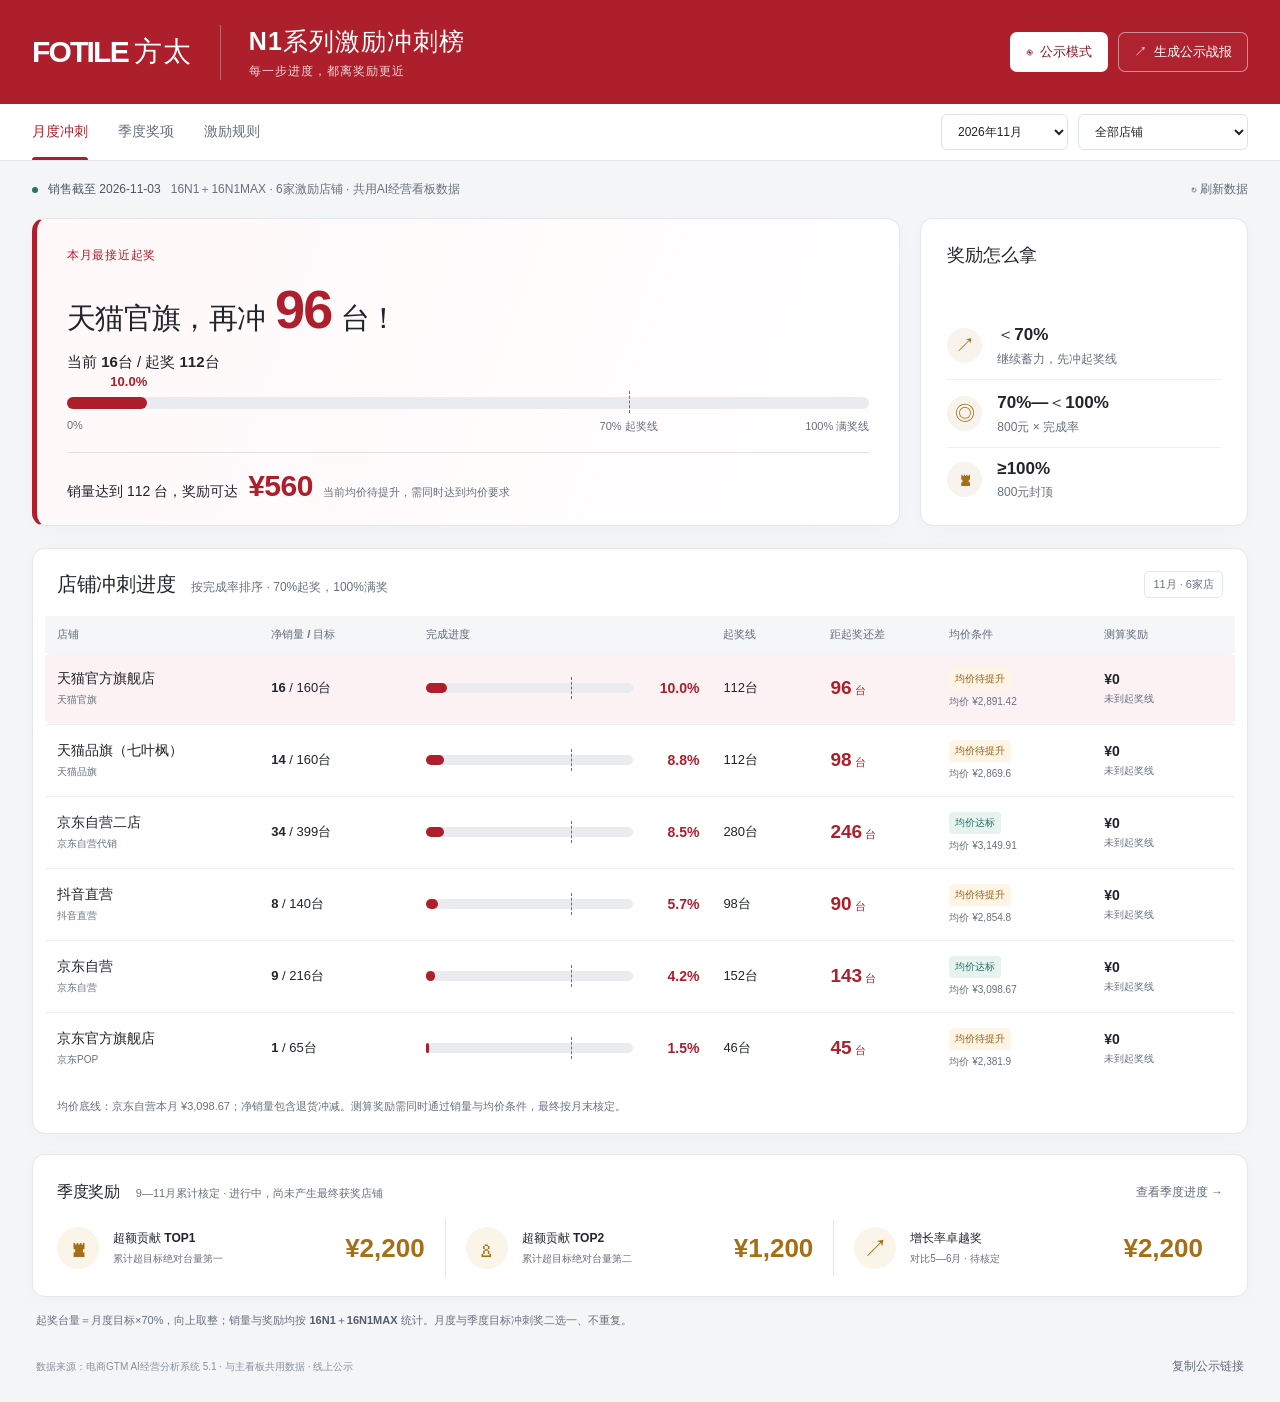
==== n1-incentive/index.html @ 3ba2cfdc "更新5.1看板销售至2026-11-03、奥维至2026-09" ====
<!doctype html>
<html lang="zh-CN">
<head>
  <meta charset="UTF-8">
  <meta name="viewport" content="width=device-width,initial-scale=1">
  <meta name="theme-color" content="#ad1f2b">
  <title>N1系列激励冲刺榜 · 方太</title>
  <link rel="icon" href="data:,">
  <meta name="dashboard-data-script" content="../water-heater-data-loader.js">
  <link rel="stylesheet" href="styles.css?v=20261104-133755">
  <script type="module" src="bootstrap.mjs?v=20261104-133755"></script>
</head>
<body>
  <header class="masthead">
    <div class="brand" aria-label="方太 FOTILE">FOTILE<span>方太</span></div>
    <div class="mast-title"><h1>N1系列激励冲刺榜</h1><span>每一步进度，都离奖励更近</span></div>
    <div class="head-actions">
      <button id="publicToggle" class="button white"><span aria-hidden="true">◉</span> 公示模式</button>
      <button id="exportPoster" class="button glass"><span aria-hidden="true">↗</span> 生成公示战报</button>
    </div>
  </header>
  <div class="toolbar">
    <nav aria-label="看板栏目" class="tabs">
      <button class="tab active" data-tab="monthly" aria-selected="true">月度冲刺</button>
      <button class="tab" data-tab="quarter" aria-selected="false">季度奖项</button>
      <button class="tab" data-tab="rules" aria-selected="false">激励规则</button>
    </nav>
    <div class="filters">
      <label><span class="sr-only">考核月份</span><select id="monthFilter"><option value="9">2026年9月</option><option value="10" selected>2026年10月</option><option value="11">2026年11月</option></select></label>
      <label><span class="sr-only">选择店铺</span><select id="storeFilter"><option value="all">全部店铺</option></select></label>
    </div>
  </div>
  <main>
    <div class="source-bar"><div><i class="status-dot"></i><strong id="cutoff">正在读取 AI 经营看板数据…</strong><span id="scope"></span></div><button id="refresh" class="text-button">↻ 刷新数据</button></div>
    <div id="error" role="alert" hidden></div>
    <div id="content" aria-live="polite"><div class="loading">正在读取店铺进度…</div></div>
    <footer><p id="sourceFooter">数据来源：AI经营看板5.1，共用销售数据。</p><button id="copyLink" class="text-button">复制公示链接</button></footer>
  </main>
  <div id="toast" role="status" hidden></div>
  <dialog id="posterDialog">
    <div class="dialog-heading"><div><span class="eyebrow">店铺进度公示</span><h2>战报已生成</h2></div><button id="closePoster" class="icon-button" aria-label="关闭战报">×</button></div>
    <p class="dialog-intro">保存图片后，可直接发到店铺群。战报保留销量截止日与奖励条件。</p>
    <img id="posterPreview" alt="当前所选范围的店铺激励进度战报">
    <div class="dialog-actions"><button id="downloadPoster" class="button red">下载高清 PNG</button><button id="copyPosterText" class="button light">复制公示文案</button></div>
  </dialog>
</body>
</html>
---- n1-incentive/styles.css ----
:root{--red:#ad1f2b;--red-dark:#861621;--red-soft:#f9ecee;--ink:#20242b;--muted:#68707d;--line:#e4e7ec;--canvas:#f3f5f7;--gold:#a66f17;--teal:#267364;--white:#fff;--shadow:0 4px 18px #19202906;font-family:Inter,"PingFang SC","Microsoft YaHei",sans-serif;color:var(--ink);font-synthesis:none}
*{box-sizing:border-box}body{margin:0;background:var(--canvas)}button,select{font:inherit}button{cursor:pointer}button:disabled{cursor:wait;opacity:.6}button:focus-visible,select:focus-visible,summary:focus-visible{outline:3px solid #376c87;outline-offset:3px}h1,h2,h3,p{margin:0}button,select{-webkit-tap-highlight-color:transparent}.masthead{background:var(--red);color:white;min-height:104px;padding:24px max(32px,calc((100vw - 1440px)/2));display:flex;align-items:center;gap:28px}.brand{white-space:nowrap;font-size:30px;letter-spacing:-1.8px;font-weight:750;display:flex;align-items:center;gap:6px}.brand span{font-size:28px;letter-spacing:1px}.mast-title{padding-left:28px;border-left:1px solid #ffffff4d}.mast-title h1{font-size:25px;letter-spacing:1px}.mast-title>span{font-size:12px;color:#f3d7db;display:block;margin-top:5px;letter-spacing:1px}.head-actions{margin-left:auto;display:flex;gap:10px}.button{border-radius:7px;padding:10px 15px;border:1px solid transparent;font-size:13px;font-weight:600;display:inline-flex;justify-content:center;align-items:center;gap:7px;white-space:nowrap;min-height:40px}.button.white{background:#fff;color:var(--red-dark)}.button.glass{background:#ffffff05;border-color:#ffffff77;color:white}.button.red{background:var(--red);color:#fff}.button.light{background:#f3f5f7;border-color:var(--line);color:var(--ink)}.button:hover{filter:brightness(.96)}.toolbar{background:#fff;border-bottom:1px solid var(--line);padding:0 max(32px,calc((100vw - 1440px)/2));display:flex;justify-content:space-between;gap:20px;align-items:center}.tabs{display:flex;gap:30px}.tab{position:relative;background:none;border:0;color:var(--muted);padding:19px 0;font-size:14px;white-space:nowrap}.tab.active{color:var(--red);font-weight:650}.tab.active:after{content:"";position:absolute;bottom:0;left:0;right:0;height:3px;border-radius:3px 3px 0 0;background:var(--red)}.filters{display:flex;gap:10px}select{padding:9px 28px 9px 12px;border:1px solid #dfe3e8;border-radius:6px;font-size:12px;color:var(--ink);background:#fff;max-width:220px}main{max-width:1504px;margin:0 auto;padding:0 32px 20px}.source-bar{display:flex;justify-content:space-between;align-items:center;min-height:57px;gap:16px;font-size:12px}.source-bar>div{display:flex;gap:10px;align-items:center;flex-wrap:wrap}.source-bar strong{font-weight:500;color:#4d5662}.source-bar span{color:var(--muted)}.status-dot{width:6px;height:6px;flex-shrink:0;background:var(--teal);border-radius:50%}.text-button{border:0;background:none;color:#616c78;padding:7px 0;font-size:12px;white-space:nowrap}.text-button:hover{color:var(--red)}.hero-grid{display:grid;grid-template-columns:minmax(0,2.65fr) minmax(275px,1fr);gap:20px;margin-bottom:22px}.card{background:#fff;border:1px solid var(--line);border-radius:13px;box-shadow:var(--shadow)}.hero{padding:26px 30px 22px;border-left:5px solid var(--red);background:linear-gradient(110deg,#fff8f9,#fff);display:flex;flex-direction:column;justify-content:space-between;min-height:283px}.eyebrow{font-size:12px;font-weight:650;color:var(--red);letter-spacing:.7px}.hero-title{margin-top:12px;display:flex;align-items:baseline;gap:10px;flex-wrap:wrap;line-height:1.25;letter-spacing:-.7px}.hero-title span{font-size:29px;font-weight:700}.hero-title strong{font-size:54px;color:var(--red);letter-spacing:-2px}.hero-title b{font-size:29px}.hero-sub{margin-top:9px;font-size:15px;font-weight:500}.hero-sub em{font-style:normal;color:var(--red);font-weight:650}.hero .progress{margin-top:25px;height:12px;margin-bottom:24px}.hero .progress .value-label{top:-23px}.scale-labels{display:flex;position:relative;justify-content:space-between;font-size:11px;color:var(--muted);margin-top:-14px;margin-bottom:18px}.scale-labels .start-label{position:absolute;left:70%;transform:translateX(-50%)}.hero-bottom{border-top:1px solid #ecdde0;padding-top:16px;display:flex;gap:10px;align-items:baseline;flex-wrap:wrap;font-size:14px}.hero-bottom strong{font-size:30px;color:var(--red);letter-spacing:-.5px}.hero-bottom small{font-size:11px;color:var(--muted)}.reward-explainer{padding:24px 26px;display:flex;flex-direction:column;justify-content:space-between}.reward-explainer h2{font-size:18px;margin-bottom:7px}.reward-step{display:flex;gap:15px;align-items:center;padding:11px 0;border-bottom:1px solid #edf0f3}.reward-step:last-child{border:0;padding-bottom:0}.reward-step .step-icon{width:35px;height:35px;border-radius:50%;display:grid;place-items:center;background:#f8f4ed;color:var(--gold);font-size:20px;font-weight:650}.reward-step strong{font-size:17px;display:block}.reward-step span:not(.step-icon){font-size:12px;color:var(--muted);margin-top:5px;display:block}.section-head{display:flex;justify-content:space-between;align-items:center;gap:16px;padding:22px 24px 18px}.section-head h2{font-size:20px;letter-spacing:-.3px}.section-head>div:first-child{display:flex;align-items:baseline;gap:16px;flex-wrap:wrap}.section-head p{font-size:12px;color:var(--muted)}.section-head .badge{font-size:11px;color:var(--muted);border:1px solid var(--line);padding:5px 8px;border-radius:5px;white-space:nowrap}.table-wrap{padding:0 12px 12px;overflow:auto}table{width:100%;border-collapse:collapse;table-layout:fixed;font-size:13px}thead{background:#f4f6f8;color:#636c79;font-size:11px}th{text-align:left;font-weight:550;padding:11px 12px}td{padding:15px 12px;border-bottom:1px solid #edf0f3;vertical-align:middle;font-variant-numeric:tabular-nums}tbody tr:last-child td{border-bottom:0}tr.featured td{background:#fcf2f4}td:first-child{border-radius:6px 0 0 6px}td:last-child{border-radius:0 6px 6px 0}td strong{font-size:14px}td small{display:block;font-size:10px;color:var(--muted);margin-top:5px;font-weight:400}td .store-name{font-size:14px;font-weight:600}td.num{white-space:nowrap}.stock-col{width:18%}.qty-col{width:13%}.progress-col{width:25%}.threshold-col{width:9%}.gap-col{width:10%}.price-col{width:13%}.reward-col{width:12%}.progress-cell{display:flex;align-items:center;gap:14px}.progress-cell>b{font-size:14px;color:var(--red);min-width:52px;text-align:right;white-space:nowrap}.progress{height:10px;border-radius:10px;background:#e9ebef;position:relative;width:100%;min-width:0}.progress .fill{display:block;min-width:0;height:100%;background:var(--red);border-radius:inherit;max-width:100%;transition:width .25s ease}.progress:after{content:"";position:absolute;left:70%;top:-6px;height:22px;border-left:1px dashed #9c5662}.progress .value-label{position:absolute;top:-22px;transform:translateX(-100%);font-size:13px;font-weight:650;color:var(--red)}.gap{color:var(--red);font-size:19px;font-weight:650;white-space:nowrap}.gap small{display:inline;color:inherit;font-size:11px;font-weight:400;margin-left:3px}.price-tag{font-size:10px;display:inline-flex;align-items:center;border-radius:4px;padding:4px 6px;white-space:nowrap}.price-tag.ok{color:var(--teal);background:#e8f3f0}.price-tag.warn{color:#9b5f12;background:#fff5e6}.price-tag.unknown{background:#f0f2f5;color:var(--muted)}.table-footnote{padding:1px 24px 17px;font-size:11px;color:var(--muted);line-height:1.8}.quarter-strip{display:grid;grid-template-columns:repeat(3,1fr);gap:0;padding:0 24px 20px}.quarter-strip .award-item{display:flex;gap:14px;padding:7px 20px;align-items:center;border-right:1px solid var(--line)}.quarter-strip .award-item:first-child{padding-left:0}.quarter-strip .award-item:last-child{border:0}.award-icon{font-size:25px;color:var(--gold);background:#fbf4e8;border-radius:50%;width:42px;height:42px;display:grid;place-items:center;flex-shrink:0}.award-title{font-size:12px;font-weight:550;white-space:nowrap}.award-title small{font-size:10px;color:var(--muted);display:block;font-weight:400;margin-top:5px}.award-money{font-size:26px;color:var(--gold);font-weight:650;font-variant-numeric:tabular-nums;white-space:nowrap;margin-left:auto}.quarter-preview{margin-top:20px}.quarter-preview .section-head{padding-bottom:12px}.quarter-preview .section-head h2{font-size:16px}.quarter-preview .section-head p{font-size:11px}.notes{font-size:11px;color:var(--muted);line-height:1.9;margin:13px 4px 0}.notes strong{font-weight:550;color:#525c69}.empty{padding:38px;text-align:center;color:var(--muted)}.notice{padding:13px 16px;border-radius:7px;background:#fff5e6;border:1px solid #f1e1c5;color:#865b1f;font-size:12px;line-height:1.8;margin-bottom:20px}.rules{padding:28px 30px;line-height:1.9}.rules h2{font-size:21px;margin-bottom:12px}.rules h3{font-size:16px;margin:24px 0 8px}.rules p,.rules li{font-size:13px;color:#525c69}.rules ul{padding-left:20px}.rules-table{table-layout:auto;margin-top:12px}.rules-table td{padding:11px 12px}.formula{background:#f7f8fa;border:1px solid var(--line);padding:14px 16px;border-radius:7px;line-height:1.8;font-size:13px}.q-summary{display:grid;grid-template-columns:repeat(3,1fr);gap:16px;margin-bottom:20px}.q-summary .card{padding:22px}.q-summary strong{display:block;font-size:27px;margin:8px 0;color:var(--gold)}.q-summary h3{font-size:13px}.q-summary p{font-size:11px;color:var(--muted);line-height:1.8}.quarter-table{min-width:950px}.quarter-table .stock-col{width:19%}.quarter-table td{padding:15px 12px}.quarter-table th{white-space:nowrap}.positive{color:var(--teal)}.muted{color:var(--muted)}details{margin-top:18px;border-top:1px solid var(--line);padding-top:14px}summary{font-size:13px;cursor:pointer;color:#525c69}details p{font-size:12px;line-height:1.9;color:var(--muted);margin-top:12px}footer{display:flex;justify-content:space-between;align-items:center;gap:15px;color:#8b929d;font-size:10px;margin-top:20px;padding:0 4px}footer p{line-height:1.8}.loading{padding:110px 20px;text-align:center;color:var(--muted)}#error{padding:15px;background:#fff0ef;border:1px solid #f1d3d1;color:#91362f;border-radius:9px;margin-bottom:18px;font-size:13px}#toast{position:fixed;bottom:26px;left:50%;transform:translateX(-50%);background:#20242b;color:white;border-radius:8px;padding:12px 22px;box-shadow:0 4px 20px #0002;font-size:13px;max-width:90vw;z-index:50}.sr-only{position:absolute;width:1px;height:1px;padding:0;margin:-1px;overflow:hidden;clip:rect(0,0,0,0);white-space:nowrap;border:0}dialog{border:1px solid var(--line);border-radius:15px;padding:24px;width:min(900px,94vw);color:var(--ink);box-shadow:0 24px 80px #0003}dialog::backdrop{background:#20242b80}.dialog-heading{display:flex;justify-content:space-between;align-items:center}.dialog-heading h2{font-size:22px;margin-top:5px}.icon-button{font-size:25px;border:0;background:#f3f5f7;border-radius:50%;width:32px;height:32px;color:var(--muted)}.dialog-intro{font-size:12px;line-height:1.8;color:var(--muted);margin-top:8px}#posterPreview{display:block;width:100%;margin:18px 0;border:1px solid var(--line);border-radius:8px}.dialog-actions{display:flex;justify-content:flex-end;gap:10px}.public-mode .masthead{min-height:94px}.public-mode .mast-title>span{display:none}.public-mode #refresh,.public-mode footer,.public-mode .filters,.public-mode #exportPoster{display:none}.public-mode .source-bar{min-height:48px}.public-mode .tabs{gap:30px}.public-mode .hero-title span{font-size:32px}.public-mode .hero-title strong{font-size:59px}.public-mode #publicToggle{background:#ffffff14;border:1px solid #ffffff80;color:#fff}.public-mode .toolbar{background:#ffffffb0}
@media(min-width:1700px){main{padding-top:4px}.hero{min-height:310px}.hero-title span{font-size:34px}.hero-title strong{font-size:66px}td{padding-top:18px;padding-bottom:18px}.mast-title h1{font-size:29px}}
@media(max-width:1150px){.masthead{padding:22px 24px;gap:18px}.brand{font-size:25px}.brand span{font-size:24px}.mast-title{padding-left:18px}.mast-title h1{font-size:21px}.head-actions .button{font-size:12px;padding:9px 11px}.toolbar{padding:0 24px}.tabs{gap:24px}main{padding-left:24px;padding-right:24px}.hero-grid{grid-template-columns:minmax(0,2.1fr) minmax(240px,1fr);gap:15px}.hero{padding:24px}.hero-title span,.hero-title b{font-size:24px}.hero-title strong{font-size:49px}.reward-explainer{padding:22px}.table-wrap table{min-width:1040px}.quarter-strip{padding-left:20px;padding-right:20px}.quarter-strip .award-item{padding-left:14px;padding-right:14px;gap:10px}.award-money{font-size:22px}.award-icon{width:35px;height:35px;font-size:22px}.section-head>div:first-child{gap:7px}.section-head p{font-size:11px}.public-mode .hero-title span{font-size:26px}}
@media(max-width:760px){.masthead{padding:20px 18px;gap:12px;flex-wrap:wrap;min-height:0}.brand{font-size:22px;letter-spacing:-1.5px}.brand span{font-size:21px}.mast-title{padding-left:12px}.mast-title h1{font-size:18px;letter-spacing:0}.mast-title>span{font-size:10px;letter-spacing:0;margin-top:4px}.head-actions{width:100%;margin:3px 0 0;justify-content:flex-end;gap:8px}.head-actions .button{min-height:34px;font-size:11px;padding:7px 11px}.toolbar{padding:0 18px;flex-wrap:wrap;gap:0}.tabs{width:100%;gap:26px}.tab{font-size:13px;padding:15px 0}.filters{width:100%;padding:11px 0;gap:10px}.filters label{flex:1;min-width:0}select{width:100%;max-width:none;font-size:11px;min-height:37px}.source-bar{font-size:10px;gap:8px;padding:14px 0}.source-bar>div{gap:6px;align-content:flex-start}.source-bar #scope{width:100%;margin-left:12px;font-size:10px}.source-bar .text-button{font-size:11px;align-self:flex-start;padding-top:0}main{padding-left:14px;padding-right:14px}.hero-grid{display:block;margin-bottom:16px}.hero{padding:22px 20px;min-height:275px}.eyebrow{font-size:11px}.hero-title{margin-top:13px;gap:7px}.hero-title span,.hero-title b{font-size:23px}.hero-title strong{font-size:48px}.hero-sub{font-size:13px}.hero .progress{margin-top:30px}.hero-bottom{font-size:12px;gap:7px}.hero-bottom strong{font-size:28px}.hero-bottom small{font-size:10px;width:100%}.reward-explainer{margin-top:13px;padding:17px 18px}.reward-explainer h2{font-size:14px;margin-bottom:12px}.reward-steps{display:grid;grid-template-columns:repeat(3,1fr);gap:10px}.reward-step{display:block;border:0;border-right:1px solid var(--line);padding:0 6px 0 0}.reward-step:last-child{border:0}.reward-step .step-icon{display:none}.reward-step strong{font-size:13px}.reward-step span:not(.step-icon){font-size:10px;margin-top:6px;line-height:1.5}.section-head{padding:20px 17px 13px;align-items:flex-start}.section-head h2{font-size:18px}.section-head>div:first-child{display:block}.section-head p{font-size:10px;margin-top:7px;line-height:1.5}.section-head .badge{font-size:10px;padding:4px 5px}.table-wrap{padding:0 12px 10px;overflow:visible}.table-wrap .monthly-table{min-width:0;display:block;table-layout:auto}.monthly-table thead{display:none}.monthly-table tbody{display:flex;flex-direction:column;gap:11px}.monthly-table tr{display:grid;grid-template-columns:1.3fr 1fr 1fr;gap:12px 8px;padding:17px 13px;background:#fff;border:1px solid var(--line);border-radius:9px}.monthly-table tr.featured{background:#fcf2f4;border-color:#ecd3da}.monthly-table td{display:block;padding:0;border:0;background:none!important;border-radius:0}.monthly-table .store-cell{grid-column:1 / 3;grid-row:1}.monthly-table .store-cell small{font-size:10px;margin-top:4px}.monthly-table td .store-name{font-size:14px}.monthly-table .qty-cell{grid-column:3;grid-row:1;text-align:right;font-size:12px}.monthly-table .qty-cell:before{content:"净销量 / 目标";display:block;font-size:9px;margin-bottom:6px;color:var(--muted)}.monthly-table .bar-cell{grid-column:1 / 4;grid-row:2;padding:4px 0 6px}.progress-cell>b{font-size:13px;min-width:48px}.monthly-table .threshold-cell{grid-column:1;grid-row:3;font-size:12px}.monthly-table .threshold-cell:before{content:"起奖线";display:block;font-size:10px;color:var(--muted);margin-bottom:6px}.monthly-table .gap-cell{grid-column:2;grid-row:3}.monthly-table .gap-cell:before{content:"距起奖还差";display:block;font-size:10px;color:var(--muted);margin-bottom:5px}.monthly-table .reward-cell{grid-column:3;grid-row:3;text-align:right}.monthly-table .reward-cell:before{content:"测算奖励";display:block;font-size:10px;color:var(--muted);margin-bottom:6px}.monthly-table .reward-cell small{font-size:9px;margin-top:4px}.monthly-table .price-cell{grid-row:4;grid-column:1 / 4;border-top:1px solid #e9e3e5;padding-top:10px;display:flex;gap:8px;align-items:center}.monthly-table .price-cell small{font-size:10px;margin:0}.gap{font-size:18px}.table-footnote{padding:3px 17px 17px;font-size:10px;line-height:1.8}.quarter-preview{margin-top:16px}.quarter-preview .section-head{display:block}.quarter-strip{display:block;padding:0 17px 8px}.quarter-strip .award-item,.quarter-strip .award-item:first-child{border:0;border-bottom:1px solid var(--line);padding:12px 0}.quarter-strip .award-item:last-child{border:0}.award-money{font-size:24px}.award-title{font-size:12px}.award-icon{width:36px;height:36px;font-size:23px}.notes{font-size:10px;line-height:1.9;margin-top:12px}.q-summary{grid-template-columns:1fr;gap:12px}.q-summary .card{padding:18px}.q-summary strong{font-size:25px}.quarter-table{min-width:950px}.quarter-scroll{overflow:auto}.rules{padding:22px 18px}.rules h2{font-size:19px}.rules h3{font-size:15px}.rules p,.rules li{font-size:12px}.rules-table{min-width:560px}.rules .table-wrap{overflow:auto;padding:0}.formula{font-size:12px;padding:12px}.notice{font-size:11px;padding:12px}footer{display:block;font-size:9px}footer button{margin-top:7px}.public-mode .masthead{min-height:0}.public-mode .mast-title h1{font-size:18px}.public-mode .head-actions{margin-top:0}.public-mode .hero-title span{font-size:23px}.public-mode .hero-title strong{font-size:48px}.public-mode .tabs{gap:24px}.public-mode .source-bar{min-height:0}dialog{padding:20px 15px}.dialog-heading h2{font-size:20px}.dialog-intro{font-size:11px}.dialog-actions .button{font-size:11px}.rules-table th{white-space:nowrap}}
@media(prefers-reduced-motion:reduce){*{transition:none!important;scroll-behavior:auto!important}}
@media print{.head-actions,.toolbar,.source-bar button,footer button,.dialog-actions{display:none!important}.masthead{-webkit-print-color-adjust:exact;print-color-adjust:exact}body{background:white}main{padding:20px 0}.card{break-inside:avoid;box-shadow:none}.table-wrap table{min-width:0}.monthly-table tr{break-inside:avoid}footer{font-size:9px}}

/* Integrated view keeps one main dashboard masthead. */
.embedded .masthead{background:#fff;color:var(--ink);padding:18px 24px;min-height:74px;border-bottom:1px solid var(--line)}
.embedded .masthead .brand,.embedded .mast-title>span{display:none}
.embedded .mast-title{padding:0;border:0}.embedded .mast-title h1{font-size:20px;letter-spacing:0}
.embedded .button.white{background:var(--red-soft);color:var(--red)}.embedded .button.glass{background:var(--red);color:#fff;border-color:var(--red)}
.embedded.public-mode .masthead{background:var(--red);color:#fff}.embedded.public-mode #publicToggle{color:var(--red);background:#fff;border:0}
@media(max-width:760px){.embedded .masthead{padding:17px 18px;gap:8px}.embedded .mast-title h1{font-size:18px}.embedded .head-actions{width:auto;margin-left:auto;flex-wrap:wrap}.embedded .button{padding:7px 8px;font-size:10px}.embedded .head-actions{width:100%;margin-top:5px}}
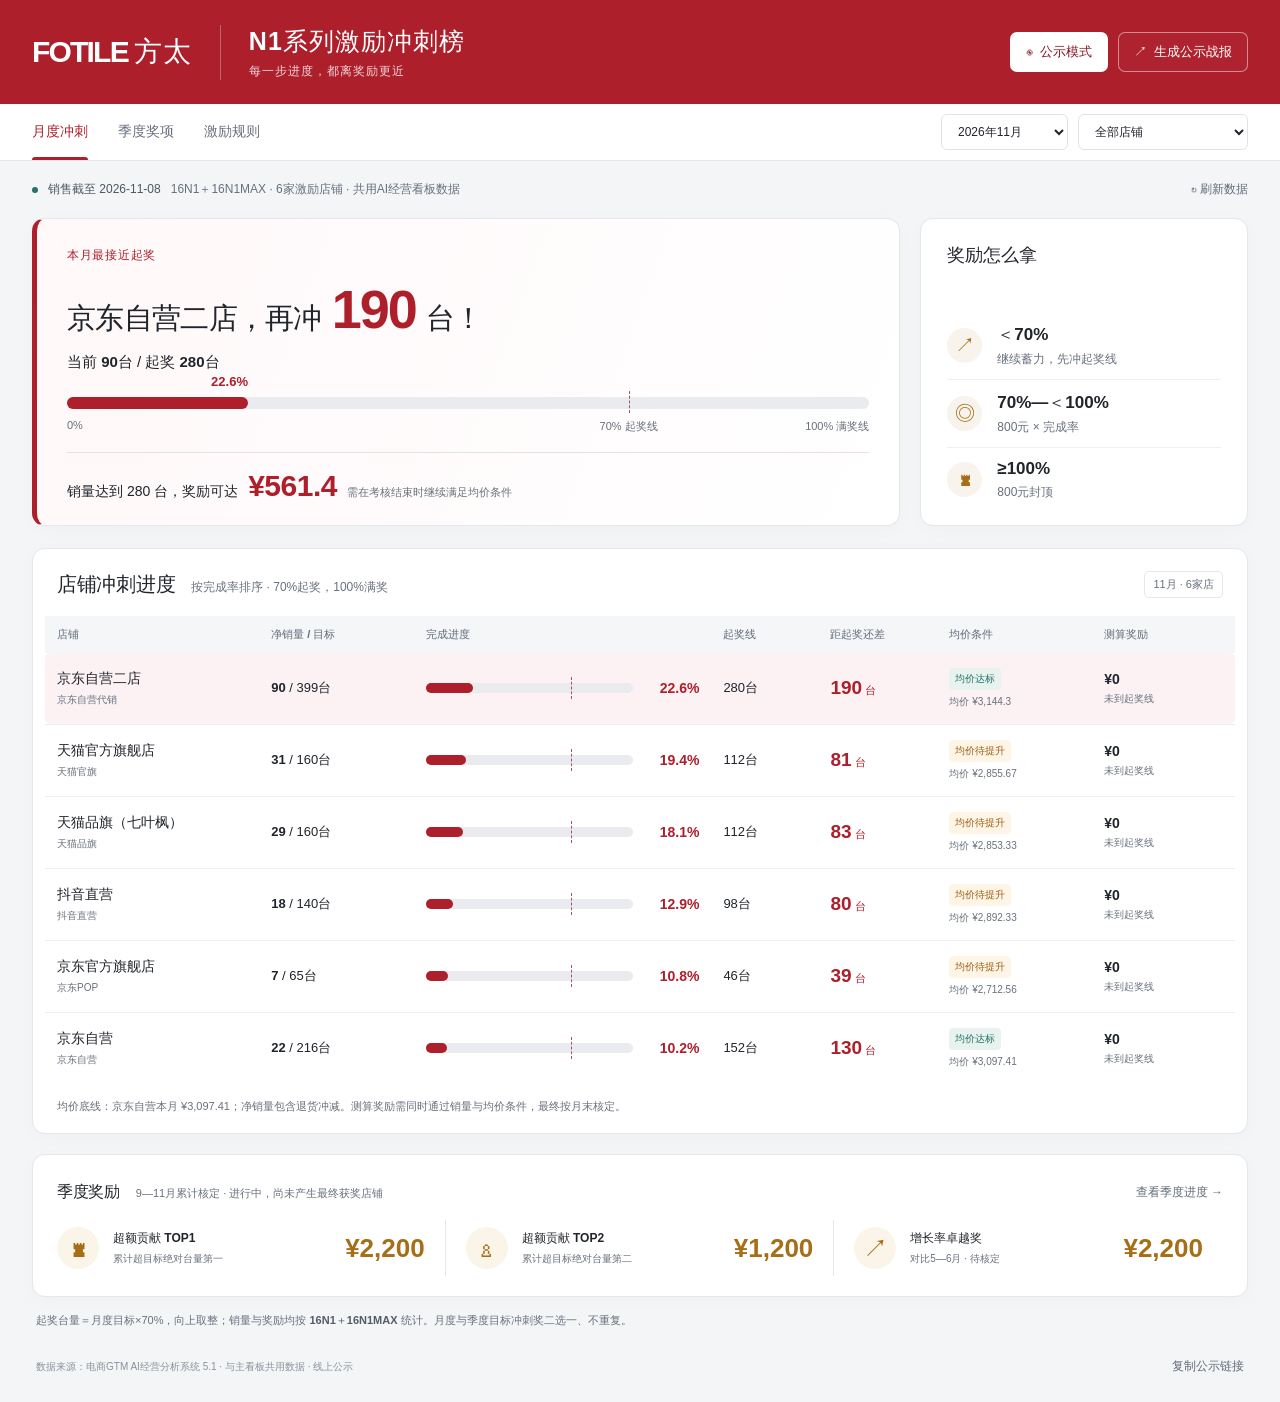
==== commit 9371105f: "更新5.1看板销售至2026-11-08、奥维至2026-09" ====
--- a/n1-incentive/index.html
+++ b/n1-incentive/index.html
@@ -7,8 +7,8 @@
   <title>N1系列激励冲刺榜 · 方太</title>
   <link rel="icon" href="data:,">
   <meta name="dashboard-data-script" content="../water-heater-data-loader.js">
-  <link rel="stylesheet" href="styles.css?v=20261104-133755">
-  <script type="module" src="bootstrap.mjs?v=20261104-133755"></script>
+  <link rel="stylesheet" href="styles.css?v=20261109-203809">
+  <script type="module" src="bootstrap.mjs?v=20261109-203809"></script>
 </head>
 <body>
   <header class="masthead">
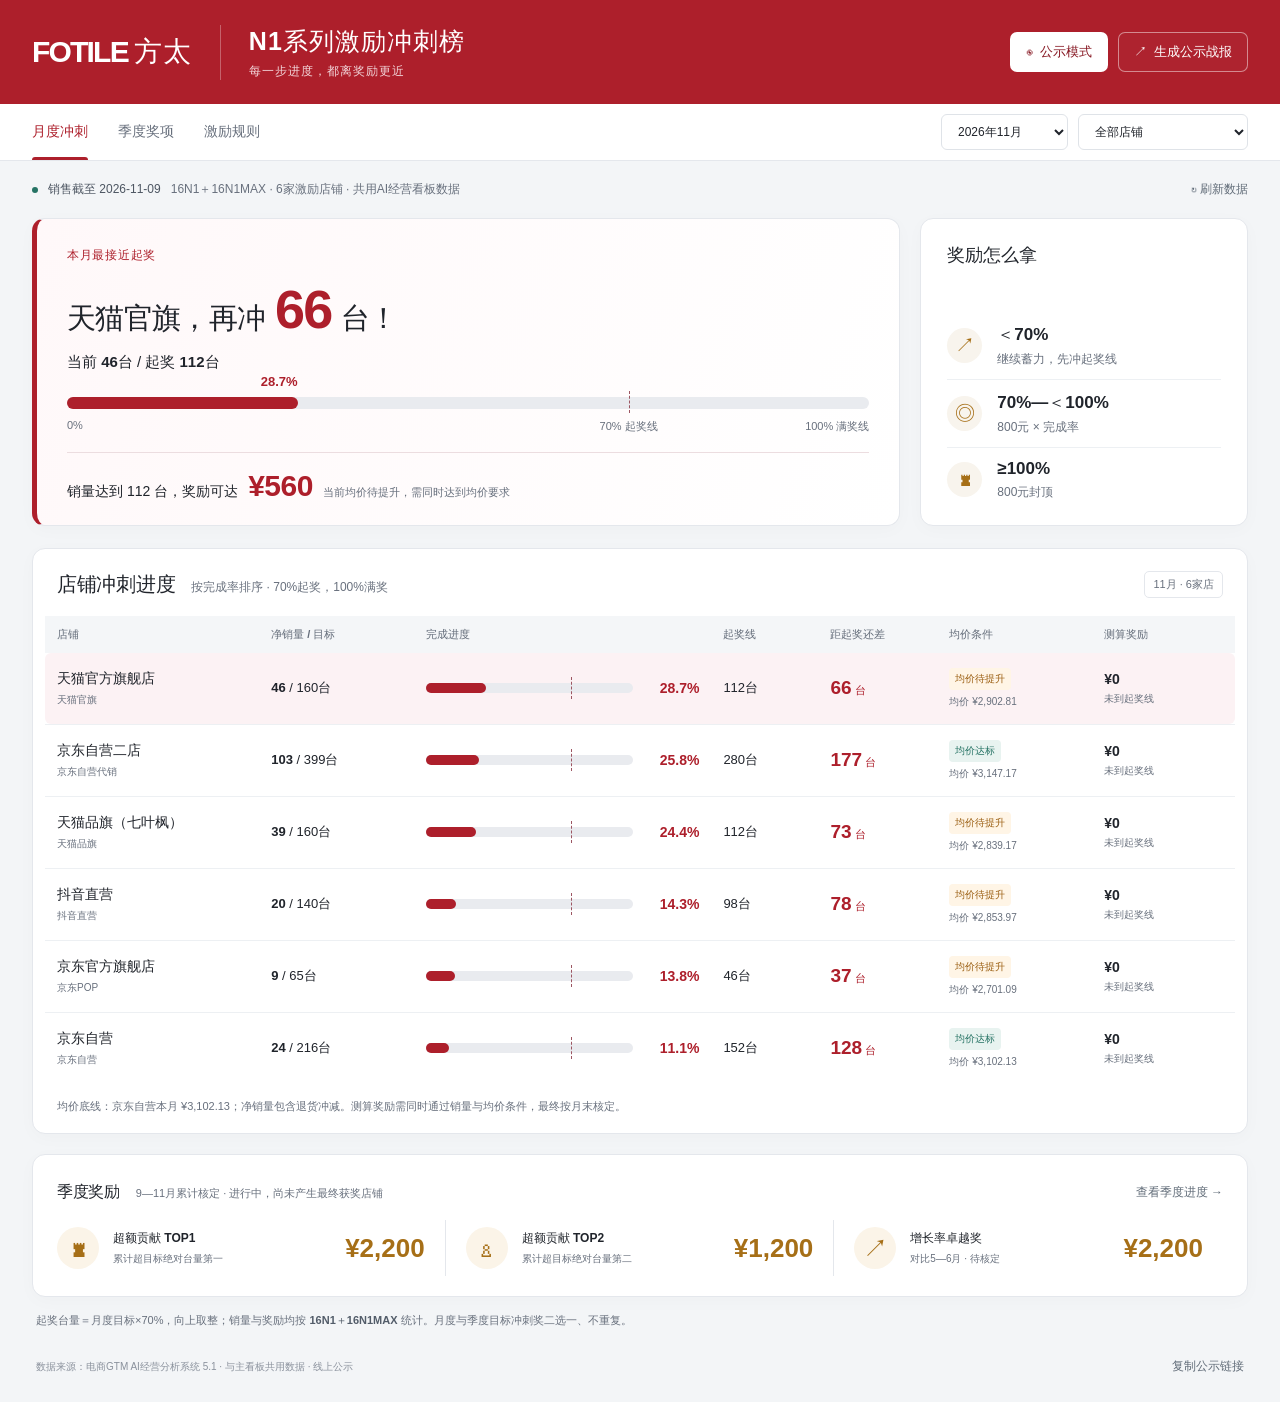
==== commit 5f95a249: "更新5.1看板销售至2026-11-09、奥维至2026-09" ====
--- a/n1-incentive/index.html
+++ b/n1-incentive/index.html
@@ -7,8 +7,8 @@
   <title>N1系列激励冲刺榜 · 方太</title>
   <link rel="icon" href="data:,">
   <meta name="dashboard-data-script" content="../water-heater-data-loader.js">
-  <link rel="stylesheet" href="styles.css?v=20261109-203809">
-  <script type="module" src="bootstrap.mjs?v=20261109-203809"></script>
+  <link rel="stylesheet" href="styles.css?v=20261110-131827">
+  <script type="module" src="bootstrap.mjs?v=20261110-131827"></script>
 </head>
 <body>
   <header class="masthead">
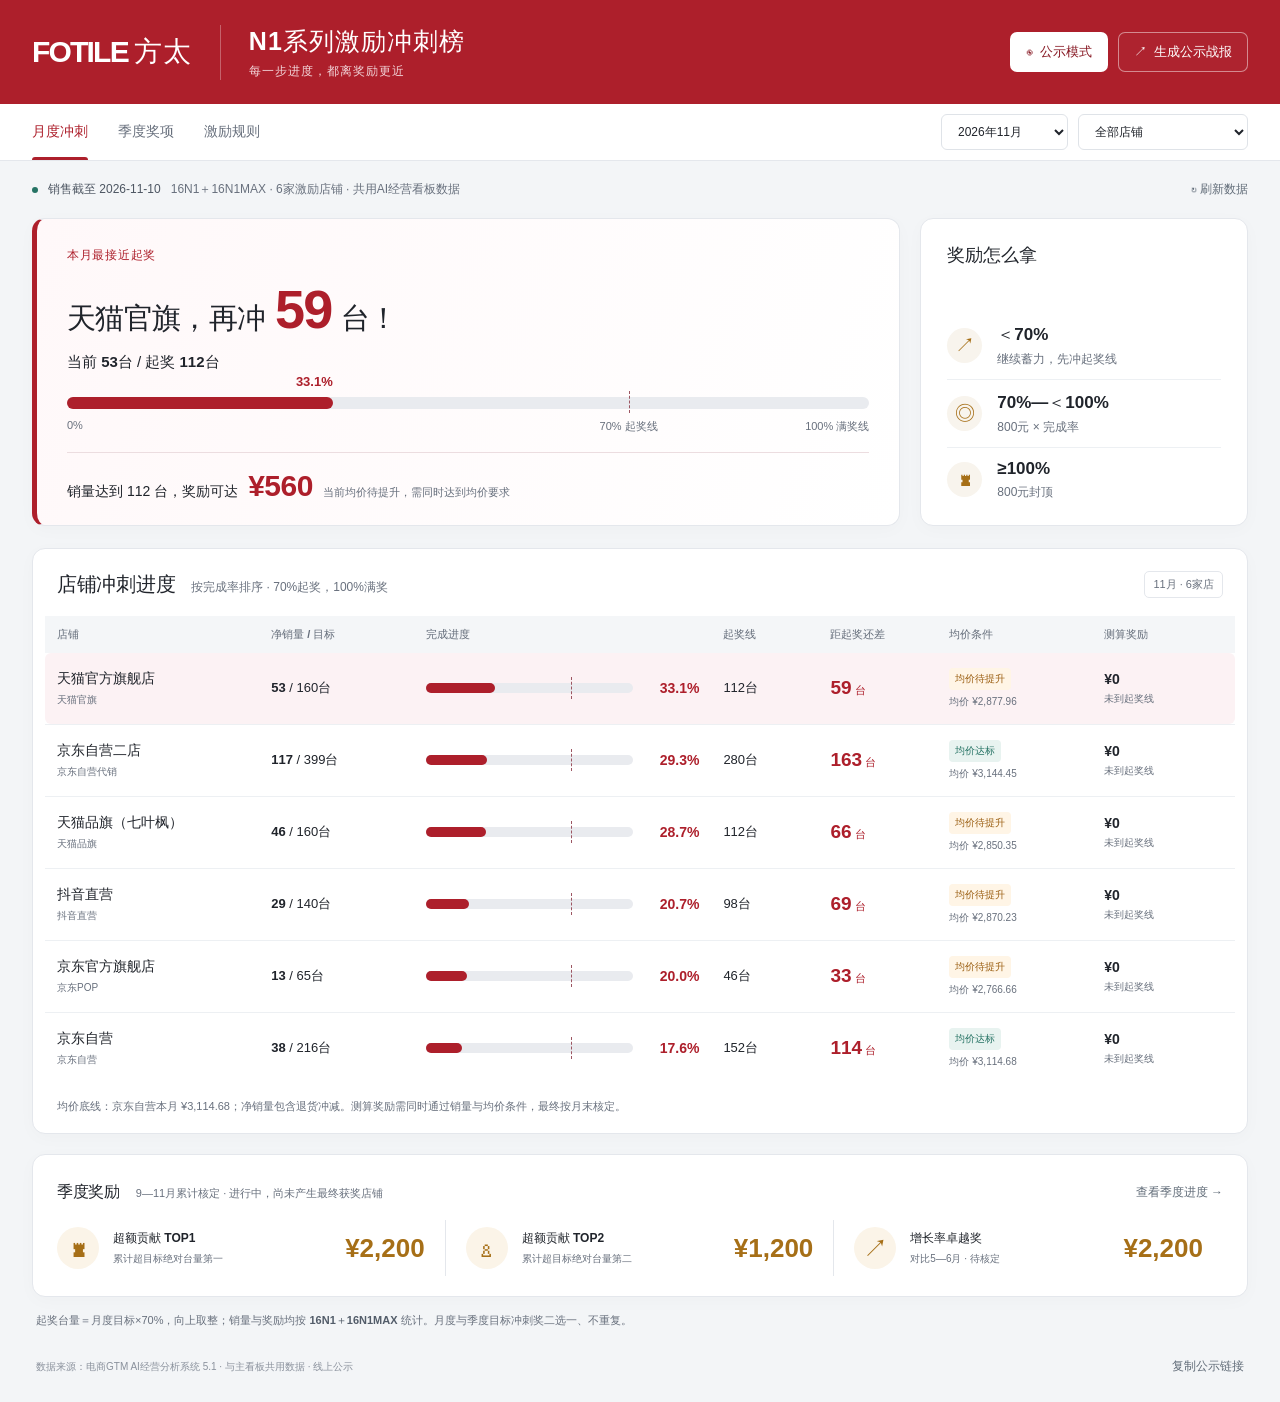
==== commit 2afa6713: "更新5.1看板销售至2026-11-10、奥维至2026-10" ====
--- a/n1-incentive/index.html
+++ b/n1-incentive/index.html
@@ -7,8 +7,8 @@
   <title>N1系列激励冲刺榜 · 方太</title>
   <link rel="icon" href="data:,">
   <meta name="dashboard-data-script" content="../water-heater-data-loader.js">
-  <link rel="stylesheet" href="styles.css?v=20261110-131827">
-  <script type="module" src="bootstrap.mjs?v=20261110-131827"></script>
+  <link rel="stylesheet" href="styles.css?v=20261111-150303">
+  <script type="module" src="bootstrap.mjs?v=20261111-150303"></script>
 </head>
 <body>
   <header class="masthead">
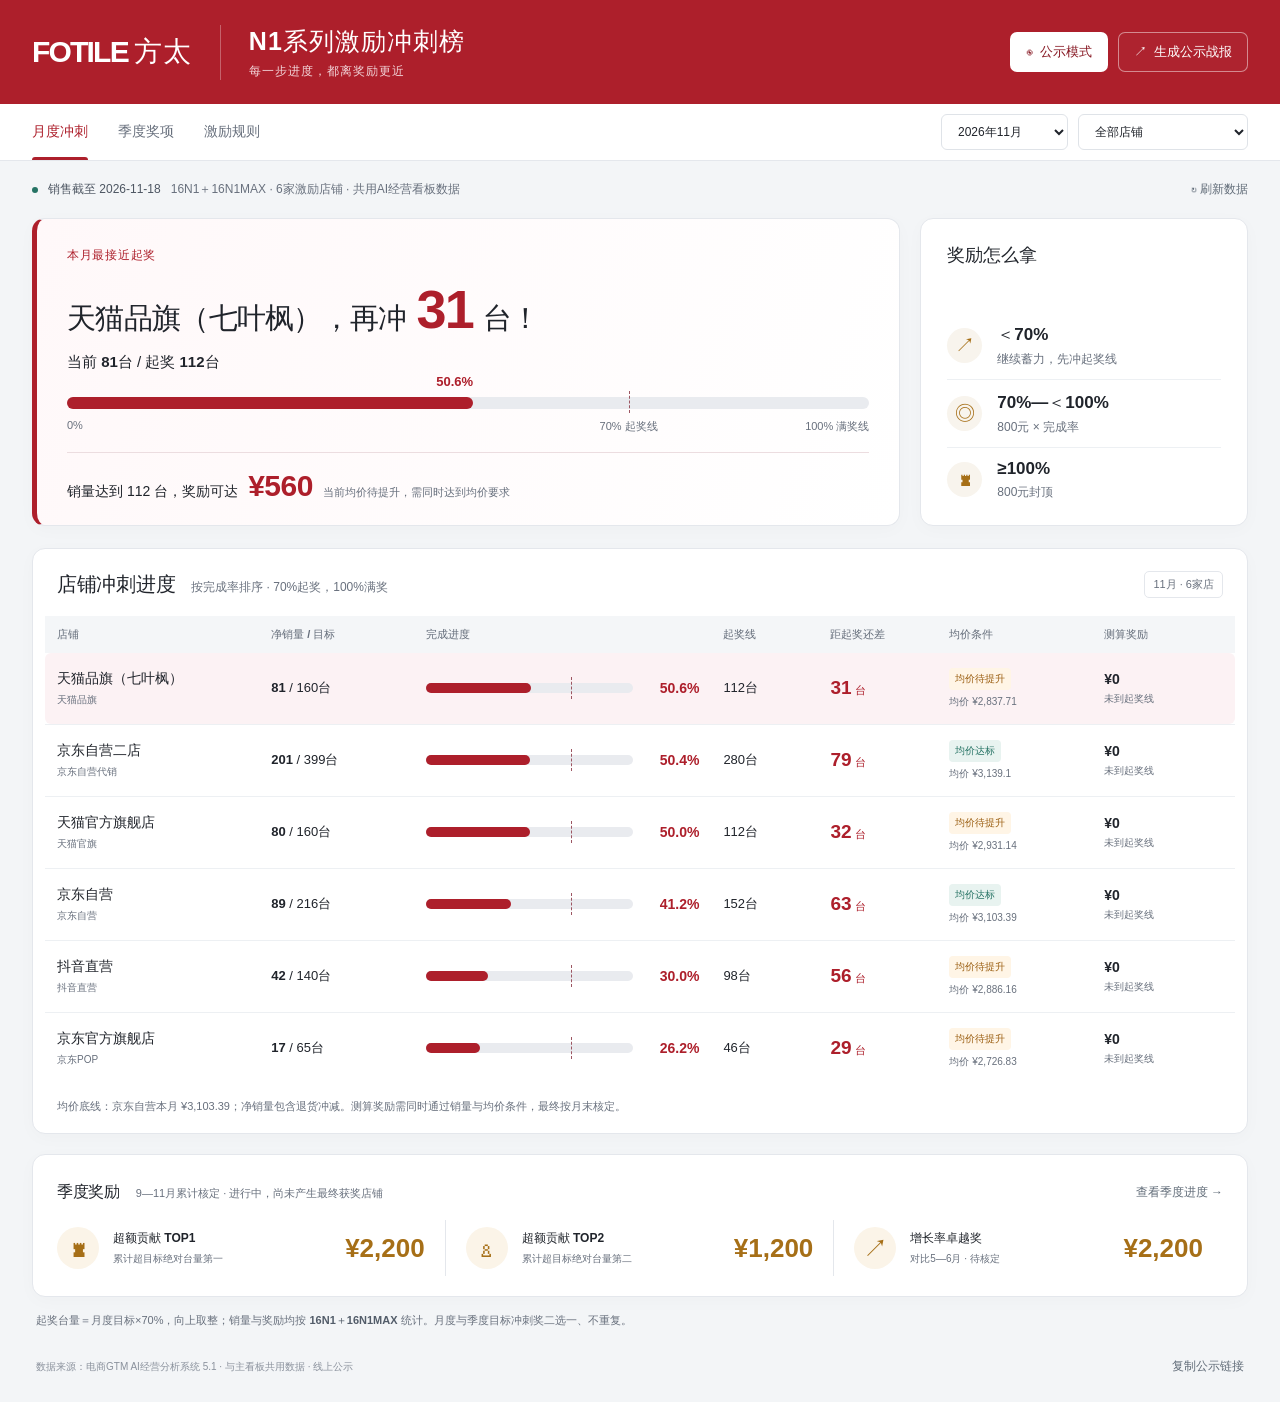
==== commit 2dd79486: "更新5.1看板销售至2026-11-18、奥维至2026-10" ====
--- a/n1-incentive/index.html
+++ b/n1-incentive/index.html
@@ -7,8 +7,8 @@
   <title>N1系列激励冲刺榜 · 方太</title>
   <link rel="icon" href="data:,">
   <meta name="dashboard-data-script" content="../water-heater-data-loader.js">
-  <link rel="stylesheet" href="styles.css?v=20261111-150303">
-  <script type="module" src="bootstrap.mjs?v=20261111-150303"></script>
+  <link rel="stylesheet" href="styles.css?v=20261119-133427">
+  <script type="module" src="bootstrap.mjs?v=20261119-133427"></script>
 </head>
 <body>
   <header class="masthead">
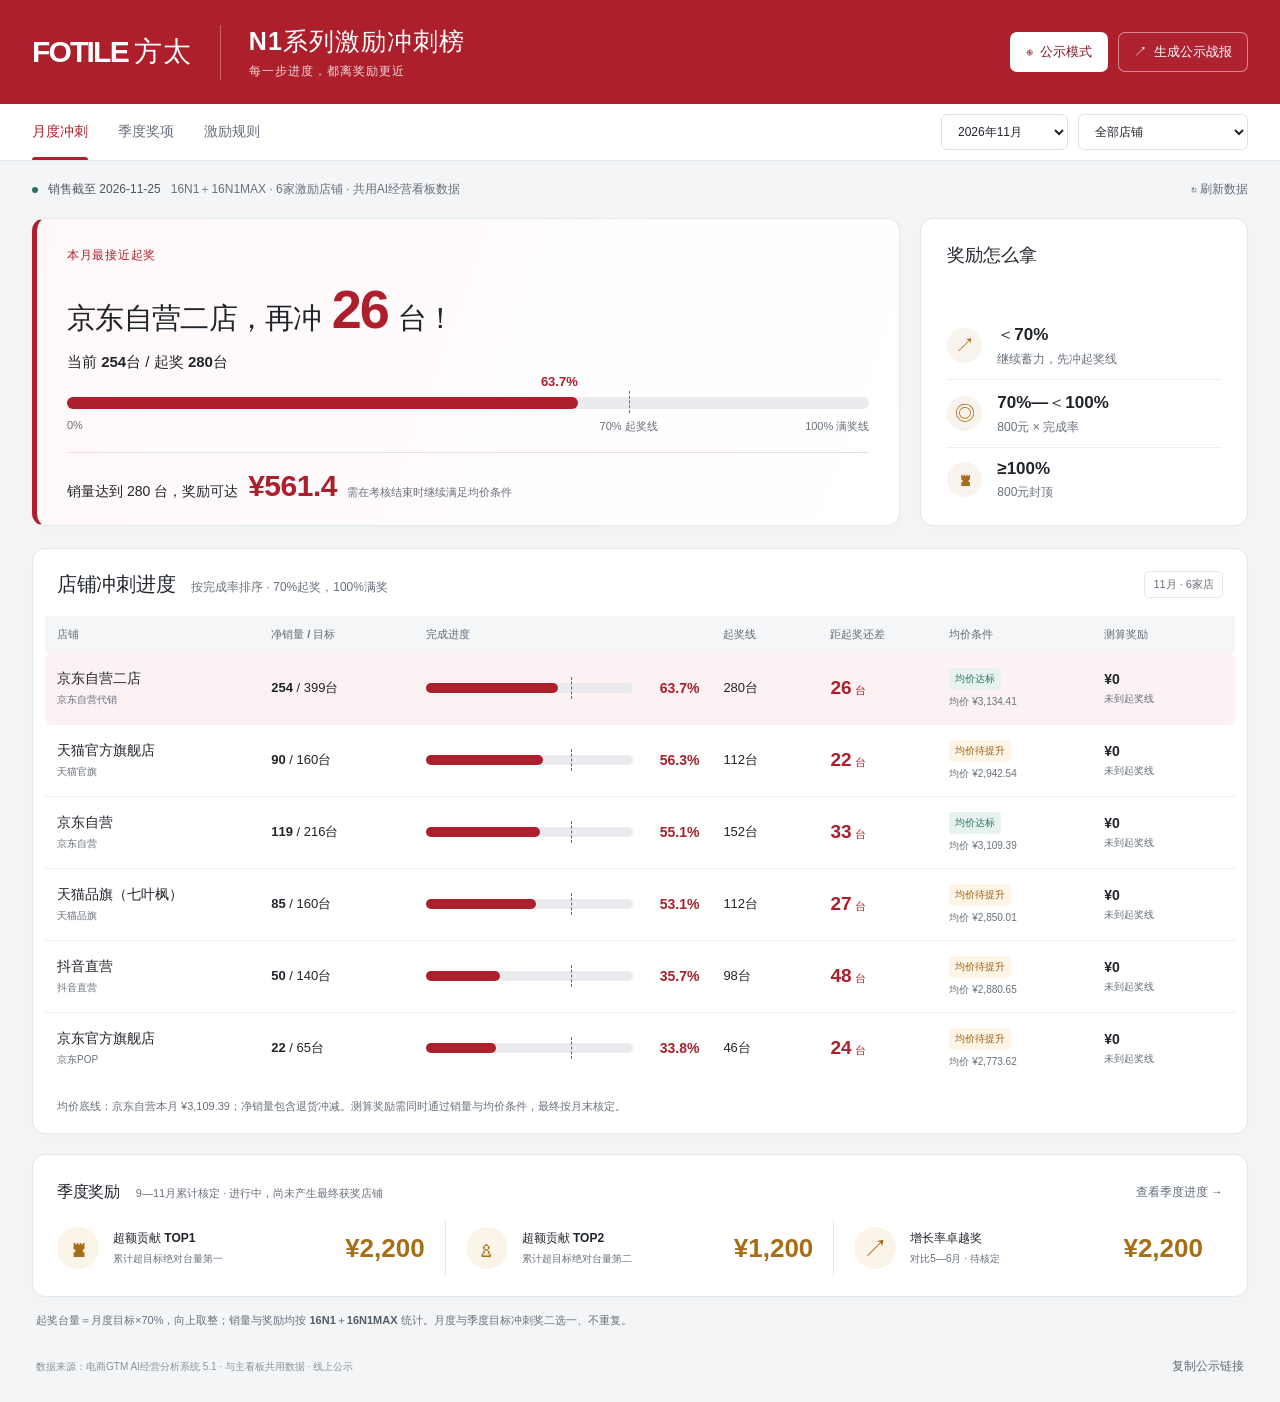
==== commit 1a04aaf7: "更新5.1看板销售至2026-11-25、奥维至2026-10" ====
--- a/n1-incentive/index.html
+++ b/n1-incentive/index.html
@@ -7,8 +7,8 @@
   <title>N1系列激励冲刺榜 · 方太</title>
   <link rel="icon" href="data:,">
   <meta name="dashboard-data-script" content="../water-heater-data-loader.js">
-  <link rel="stylesheet" href="styles.css?v=20261119-133427">
-  <script type="module" src="bootstrap.mjs?v=20261119-133427"></script>
+  <link rel="stylesheet" href="styles.css?v=20261127-130612">
+  <script type="module" src="bootstrap.mjs?v=20261127-130612"></script>
 </head>
 <body>
   <header class="masthead">
